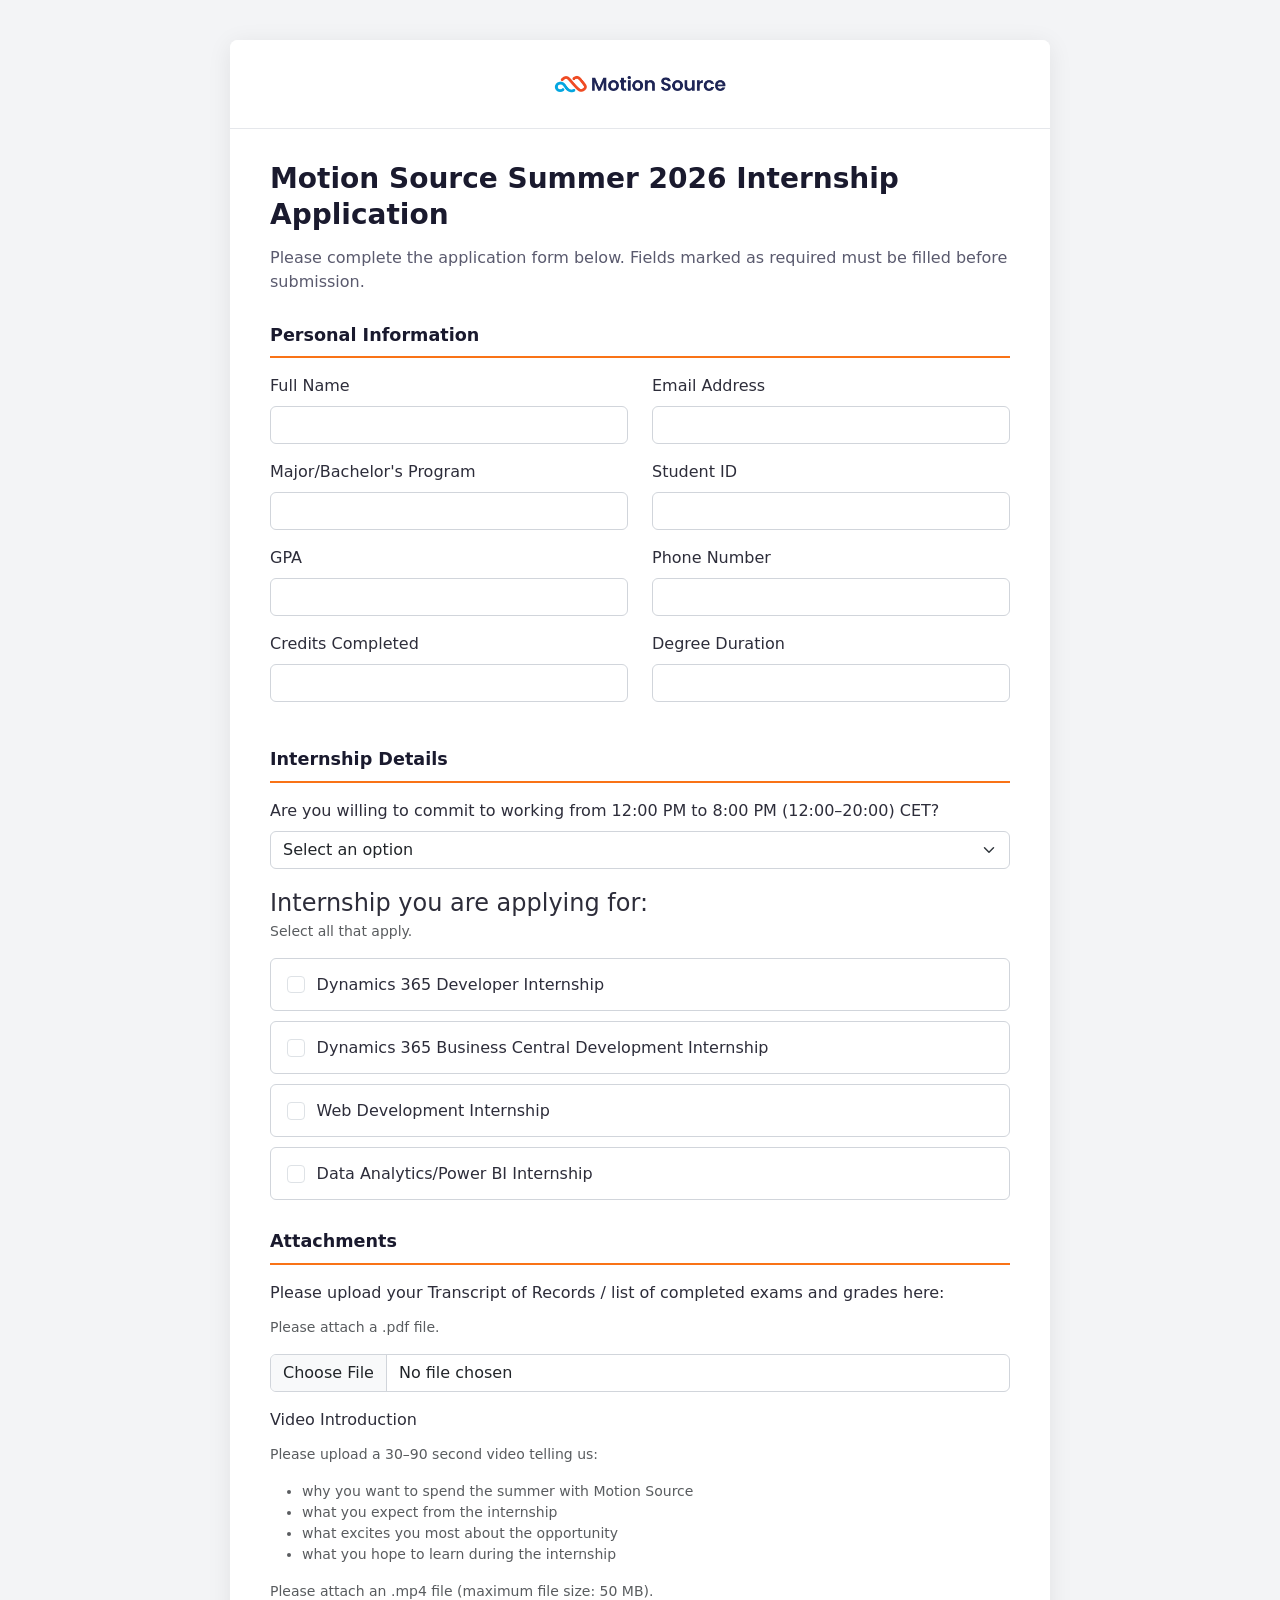
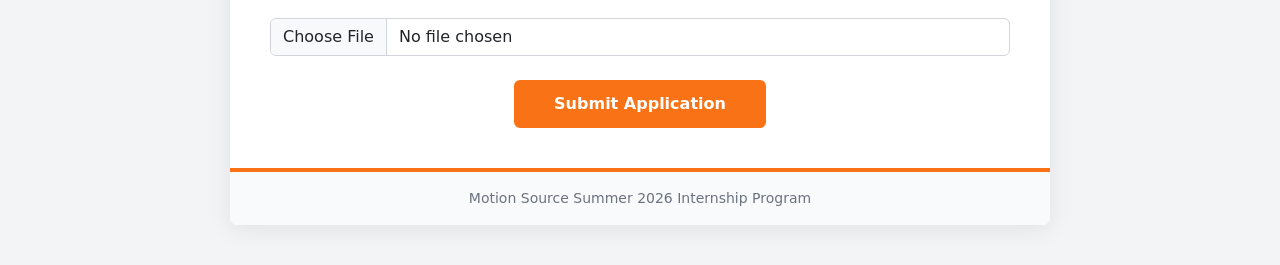
==== index.html @ 761644cb "Improve internship form UX and fix submission payload. Add multi-select internship checkboxes, submi" ====
<!DOCTYPE html>
<html lang="en">
  <head>
    <meta charset="UTF-8" />
    <meta name="viewport" content="width=device-width, initial-scale=1.0" />
    <title>Motion Source Summer 2026 Internship Application</title>
    <link rel="icon" href="https://www.motion-source.com/favicon.ico" />
    <link rel="apple-touch-icon" href="https://www.motion-source.com/favicon.ico" />
    <link rel="stylesheet" href="https://cdn.jsdelivr.net/npm/bootstrap@5.3.3/dist/css/bootstrap.min.css" />
    <link rel="stylesheet" href="internship-application.css" />
    <style>
      body {
        background: #f3f4f6;
        padding: 2rem 1rem;
        font-family: system-ui, -apple-system, "Segoe UI", Roboto, sans-serif;
      }
    </style>
  </head>
  <body>
    <div class="row sectionBlockLayout text-start" style="display: flex; flex-wrap: wrap; margin: 0; min-height: auto; padding: 8px;">
      <div class="container" style="padding: 0; display: flex; flex-wrap: wrap;">
        <div class="col-lg-12 columnBlockLayout" style="flex-grow: 1; display: flex; flex-direction: column; min-width: 250px;">
          <div class="ms-form-wrapper">
            <div class="ms-form-header">
              <img
                src="assets/motion-source-logo.png"
                alt="Motion Source"
                class="ms-form-logo"
              />
            </div>
            <div class="ms-form-body">
              <h1>Motion Source Summer 2026 Internship Application</h1>
              <p id="formIntroText">
                Please complete the application form below. Fields marked as required must be filled before submission.
              </p>
              <form id="internshipApplicationForm">
                <div class="ms-section-title">Personal Information</div>
                <div class="row">
                  <div class="col-md-6 mb-3">
                    <label class="form-label" for="fullName">Full Name</label>
                    <input type="text" id="fullName" name="fullName" required class="form-control" />
                  </div>
                  <div class="col-md-6 mb-3">
                    <label class="form-label" for="email">Email Address</label>
                    <input type="email" id="email" name="email" required class="form-control" />
                  </div>
                </div>
                <div class="row">
                  <div class="col-md-6 mb-3">
                    <label class="form-label" for="faculty">Major/Bachelor's Program</label>
                    <input type="text" id="faculty" name="faculty" required class="form-control" />
                  </div>
                  <div class="col-md-6 mb-3">
                    <label class="form-label" for="studentId">Student ID</label>
                    <input type="text" id="studentId" name="studentId" required class="form-control" />
                  </div>
                </div>
                <div class="row">
                  <div class="col-md-6 mb-3">
                    <label class="form-label" for="gpa">GPA</label>
                    <input type="number" step="0.01" min="0" max="10" id="gpa" name="gpa" required class="form-control" />
                  </div>
                  <div class="col-md-6 mb-3">
                    <label class="form-label" for="phone">Phone Number</label>
                    <input type="tel" id="phone" name="phone" class="form-control" />
                  </div>
                </div>
                <div class="row">
                  <div class="col-md-6 mb-3">
                    <label class="form-label" for="creditsCompleted">Credits Completed</label>
                    <input type="number" step="1" min="0" max="320" id="creditsCompleted" name="creditsCompleted" required class="form-control" />
                  </div>
                  <div class="col-md-6 mb-3">
                    <label class="form-label" for="degreeDuration">Degree Duration</label>
                    <input type="text" id="degreeDuration" name="degreeDuration" class="form-control" />
                  </div>
                </div>

                <div class="ms-section-title">Internship Details</div>
                <div class="mb-3">
                  <label class="form-label" for="willingTwoMonths">
                    Are you willing to commit to working from 12:00 PM to 8:00 PM (12:00–20:00) CET?
                  </label>
                  <select id="willingTwoMonths" name="willingTwoMonths" required class="form-select">
                    <option value="">Select an option</option>
                    <option value="Yes">Yes</option>
                    <option value="No">No</option>
                  </select>
                </div>
                <div class="mb-3">
                  <fieldset class="ms-internship-fieldset" id="internshipAreaGroup">
                    <legend class="form-label">Internship you are applying for:</legend>
                    <p class="form-text text-muted mb-3">Select all that apply.</p>
                    <div class="ms-internship-options" id="internshipAreaOptions">
                      <label class="ms-internship-option">
                        <input type="checkbox" name="internshipArea" value="Dynamics 365 Developer Internship" class="form-check-input" />
                        <span class="ms-internship-option-label">Dynamics 365 Developer Internship</span>
                      </label>
                      <label class="ms-internship-option">
                        <input type="checkbox" name="internshipArea" value="Dynamics 365 Business Central Development Internship" class="form-check-input" />
                        <span class="ms-internship-option-label">Dynamics 365 Business Central Development Internship</span>
                      </label>
                      <label class="ms-internship-option">
                        <input type="checkbox" name="internshipArea" value="Web Development Internship" class="form-check-input" />
                        <span class="ms-internship-option-label">Web Development Internship</span>
                      </label>
                      <label class="ms-internship-option">
                        <input type="checkbox" name="internshipArea" value="Data Analytics/Power BI Internship" class="form-check-input" />
                        <span class="ms-internship-option-label">Data Analytics/Power BI Internship</span>
                      </label>
                    </div>
                    <div id="internshipAreaError" class="ms-internship-error" role="alert" hidden>
                      Please select at least one internship.
                    </div>
                  </fieldset>
                </div>

                <div class="ms-section-title">Attachments</div>
                <div class="mb-3">
                  <label class="form-label" for="transcriptAttachment">
                    Please upload your Transcript of Records / list of completed exams and grades here:
                  </label>
                  <p class="form-text text-muted">Please attach a .pdf file.</p>
                  <input type="file" id="transcriptAttachment" name="transcriptAttachment" accept=".pdf,application/pdf" required class="form-control" />
                </div>
                <div class="mb-3">
                  <label class="form-label" for="internshipVideo">Video Introduction</label>
                  <p class="form-text text-muted">Please upload a 30–90 second video telling us:</p>
                  <ul class="form-text text-muted">
                    <li>why you want to spend the summer with Motion Source</li>
                    <li>what you expect from the internship</li>
                    <li>what excites you most about the opportunity</li>
                    <li>what you hope to learn during the internship</li>
                  </ul>
                  <p class="form-text text-muted">Please attach an .mp4 file (maximum file size: 50 MB).</p>
                  <input
                    type="file"
                    id="internshipVideo"
                    name="internshipVideo"
                    accept=".mp4,video/mp4"
                    required
                    class="form-control"
                  />
                </div>

                <div class="mt-4 text-center">
                  <button type="submit" class="ms-submit-btn" id="submitApplicationBtn">Submit Application</button>
                  <div id="submitSpinner" class="ms-submit-spinner" hidden aria-live="polite" aria-busy="true">
                    <div class="ms-submit-spinner-ring" role="status" aria-hidden="true"></div>
                    <p class="ms-submit-spinner-text">Your application is being submitted. Please wait.</p>
                  </div>
                </div>
              </form>

              <div id="thankYouScreen" style="display: none; text-align: center; padding: 40px;">
                <h2>Thank you for your application!</h2>
                <p>Your internship application has been submitted successfully.</p>
                <p>We will review your information and contact you soon.</p>
              </div>
            </div>
            <div class="ms-orange-strip"></div>
            <div class="ms-form-footer">Motion Source Summer 2026 Internship Program</div>
          </div>
        </div>
      </div>
    </div>

    <script src="internship-application.js"></script>
  </body>
</html>
---- internship-application.css ----
/* Motion Source — Summer 2026 Internship Application */

.ms-form-wrapper {
  max-width: 820px;
  margin: 0 auto;
  background: #fff;
  border-radius: 8px;
  box-shadow: 0 4px 24px rgba(0, 0, 0, 0.08);
  overflow: hidden;
}

.ms-form-header {
  background: #fff;
  padding: 1.25rem 2.5rem;
  border-bottom: 1px solid #e5e7eb;
  display: flex;
  align-items: center;
  justify-content: center;
}

.ms-form-logo {
  height: 48px;
  width: auto;
  max-width: 240px;
  object-fit: contain;
  display: block;
}

.ms-form-body {
  padding: 2rem 2.5rem 2.5rem;
}

.ms-form-body h1 {
  font-size: 1.75rem;
  font-weight: 700;
  color: #1a1a2e;
  margin-bottom: 0.75rem;
  line-height: 1.3;
}

.ms-form-body > p {
  color: #5a5a6e;
  margin-bottom: 1.75rem;
}

.ms-section-title {
  font-size: 1.1rem;
  font-weight: 600;
  color: #1a1a2e;
  margin: 1.75rem 0 1rem;
  padding-bottom: 0.5rem;
  border-bottom: 2px solid #f97316;
}

.ms-section-title:first-of-type {
  margin-top: 0;
}

.ms-form-body .form-label {
  font-weight: 500;
  color: #2d2d3a;
}

.ms-form-body .form-control,
.ms-form-body .form-select {
  border-radius: 6px;
  border-color: #d1d5db;
}

.ms-form-body .form-control:focus,
.ms-form-body .form-select:focus {
  border-color: #f97316;
  box-shadow: 0 0 0 0.2rem rgba(249, 115, 22, 0.2);
}

.ms-submit-btn {
  background: #f97316;
  color: #fff;
  border: none;
  padding: 0.75rem 2.5rem;
  font-size: 1rem;
  font-weight: 600;
  border-radius: 6px;
  cursor: pointer;
  transition: background 0.2s ease, transform 0.1s ease;
}

.ms-submit-btn:hover:not(:disabled) {
  background: #ea580c;
}

.ms-submit-btn:disabled {
  opacity: 0.7;
  cursor: not-allowed;
}

.ms-submit-spinner {
  display: flex;
  flex-direction: column;
  align-items: center;
  gap: 1rem;
  margin-top: 1.5rem;
  padding: 1.25rem 1.5rem;
  border-radius: 8px;
  background: #fff7ed;
  border: 1px solid #fed7aa;
}

.ms-submit-spinner[hidden] {
  display: none;
}

.ms-submit-spinner-ring {
  width: 2.5rem;
  height: 2.5rem;
  border: 3px solid #fed7aa;
  border-top-color: #f97316;
  border-radius: 50%;
  animation: ms-spin 0.75s linear infinite;
}

.ms-submit-spinner-text {
  margin: 0;
  font-size: 0.95rem;
  font-weight: 500;
  color: #2d2d3a;
}

@keyframes ms-spin {
  to {
    transform: rotate(360deg);
  }
}

.ms-orange-strip {
  height: 4px;
  background: #f97316;
}

.ms-form-footer {
  padding: 1rem 2.5rem;
  text-align: center;
  font-size: 0.875rem;
  color: #6b7280;
  background: #f9fafb;
}

.ms-internship-fieldset {
  border: 0;
  margin: 0;
  padding: 0;
  min-width: 0;
}

.ms-internship-fieldset legend {
  float: left;
  width: 100%;
  margin-bottom: 0;
  padding: 0;
}

.ms-internship-options {
  display: flex;
  flex-direction: column;
  gap: 0.625rem;
}

.ms-internship-option {
  display: flex;
  align-items: flex-start;
  gap: 0.75rem;
  margin: 0;
  padding: 0.875rem 1rem;
  border: 1px solid #d1d5db;
  border-radius: 6px;
  background: #fff;
  cursor: pointer;
  transition: border-color 0.15s ease, background 0.15s ease, box-shadow 0.15s ease;
}

.ms-internship-option:hover {
  border-color: #f97316;
  background: #fff7ed;
}

.ms-internship-option:has(.form-check-input:checked) {
  border-color: #f97316;
  background: #fff7ed;
  box-shadow: 0 0 0 0.2rem rgba(249, 115, 22, 0.15);
}

.ms-internship-option .form-check-input {
  flex-shrink: 0;
  margin-top: 0.2rem;
  width: 1.1rem;
  height: 1.1rem;
  cursor: pointer;
}

.ms-internship-option .form-check-input:checked {
  background-color: #f97316;
  border-color: #f97316;
}

.ms-internship-option .form-check-input:focus {
  border-color: #f97316;
  box-shadow: 0 0 0 0.2rem rgba(249, 115, 22, 0.2);
}

.ms-internship-option-label {
  color: #2d2d3a;
  line-height: 1.45;
}

.ms-internship-options.is-invalid .ms-internship-option {
  border-color: #dc3545;
}

.ms-internship-error {
  margin-top: 0.75rem;
  font-size: 0.875rem;
  color: #dc3545;
}

#thankYouScreen h2 {
  color: #1a1a2e;
  margin-bottom: 1rem;
}

#thankYouScreen p {
  color: #5a5a6e;
  margin-bottom: 0.5rem;
}

@media (max-width: 576px) {
  .ms-form-header {
    padding: 1rem 1.25rem;
  }

  .ms-form-logo {
    height: 40px;
    max-width: 200px;
  }

  .ms-form-body {
    padding: 1.25rem 1.25rem 1.75rem;
  }

  .ms-form-body h1 {
    font-size: 1.4rem;
  }
}
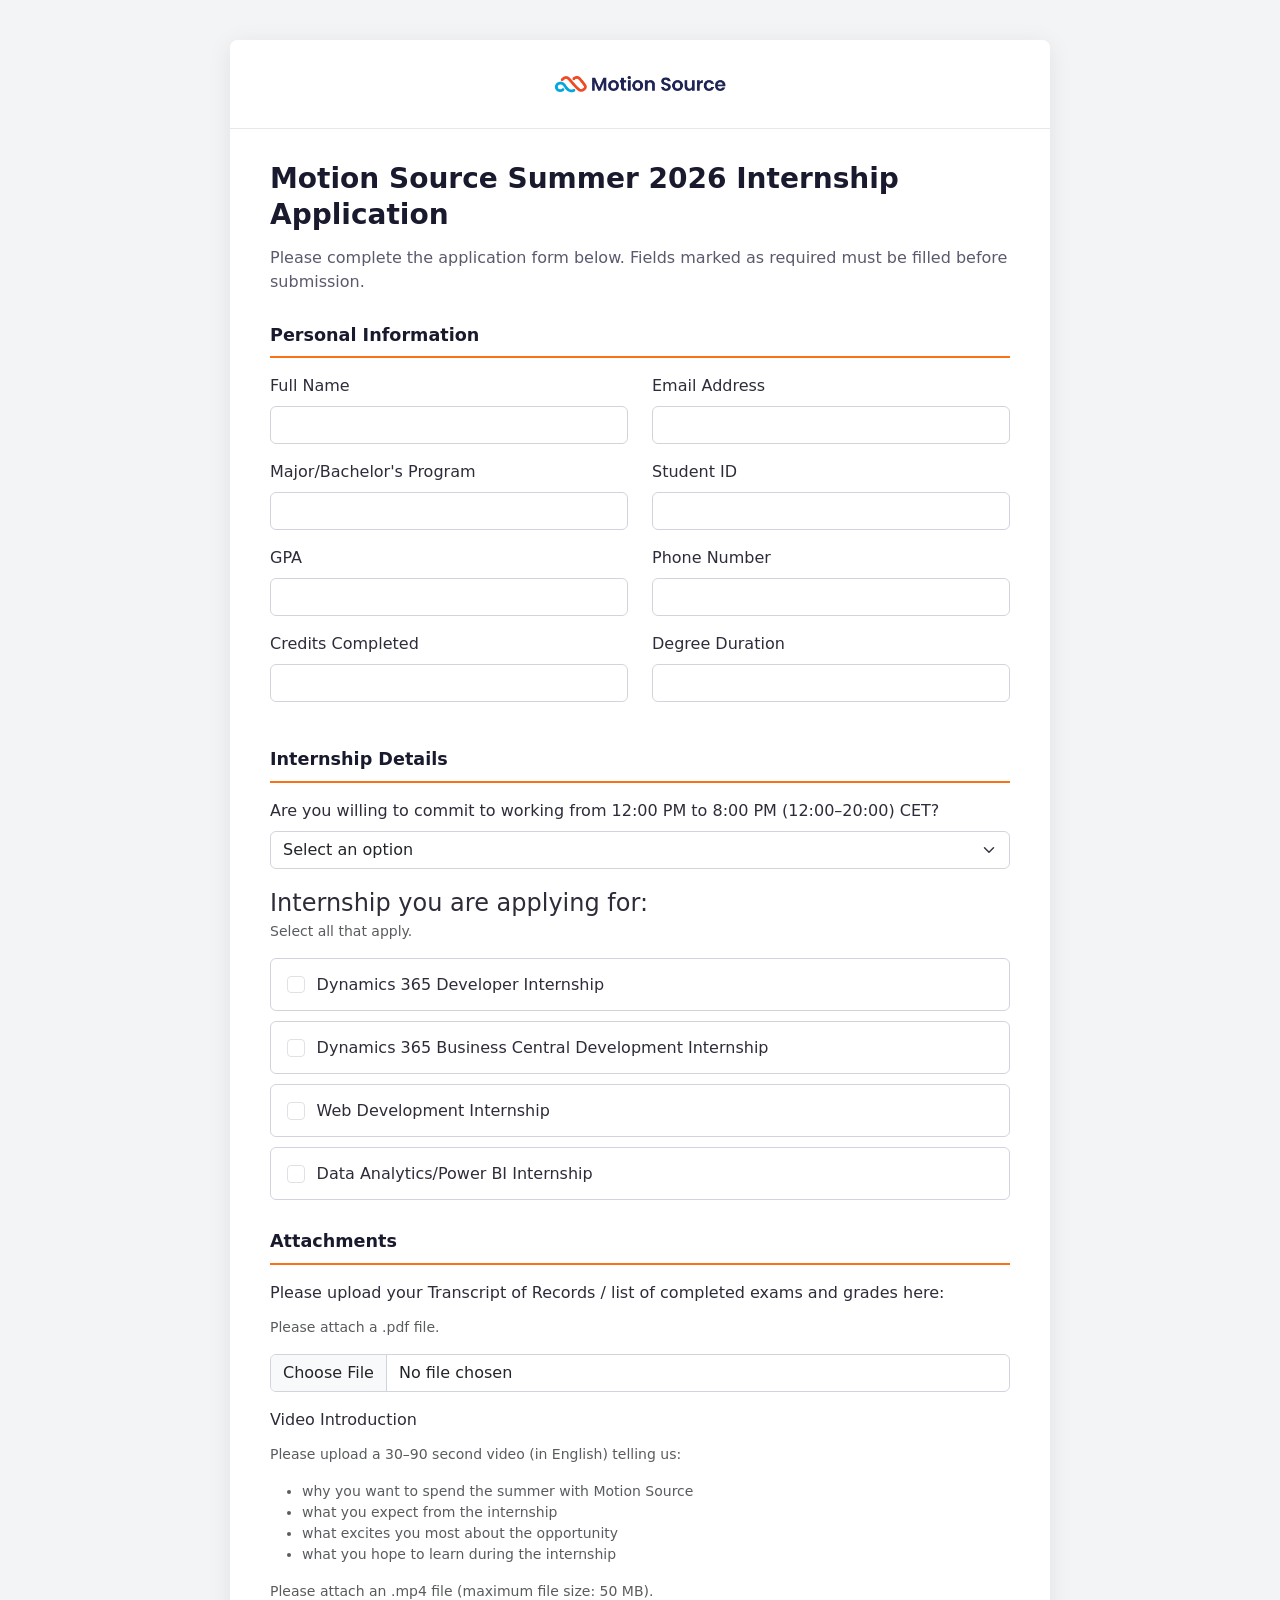
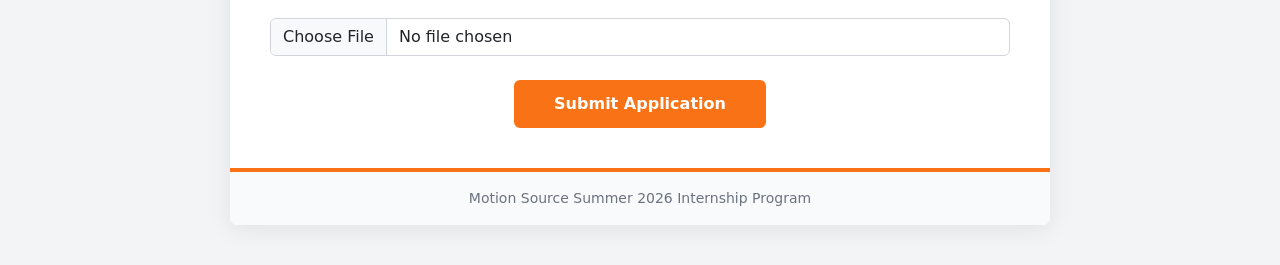
==== commit ba6e96d2: "Clarify that the video introduction must be in English. Co-authored-by: Cursor <cursoragent@cursor.c" ====
--- a/index.html
+++ b/index.html
@@ -125,7 +125,7 @@
                 </div>
                 <div class="mb-3">
                   <label class="form-label" for="internshipVideo">Video Introduction</label>
-                  <p class="form-text text-muted">Please upload a 30–90 second video telling us:</p>
+                  <p class="form-text text-muted">Please upload a 30–90 second video (in English) telling us:</p>
                   <ul class="form-text text-muted">
                     <li>why you want to spend the summer with Motion Source</li>
                     <li>what you expect from the internship</li>
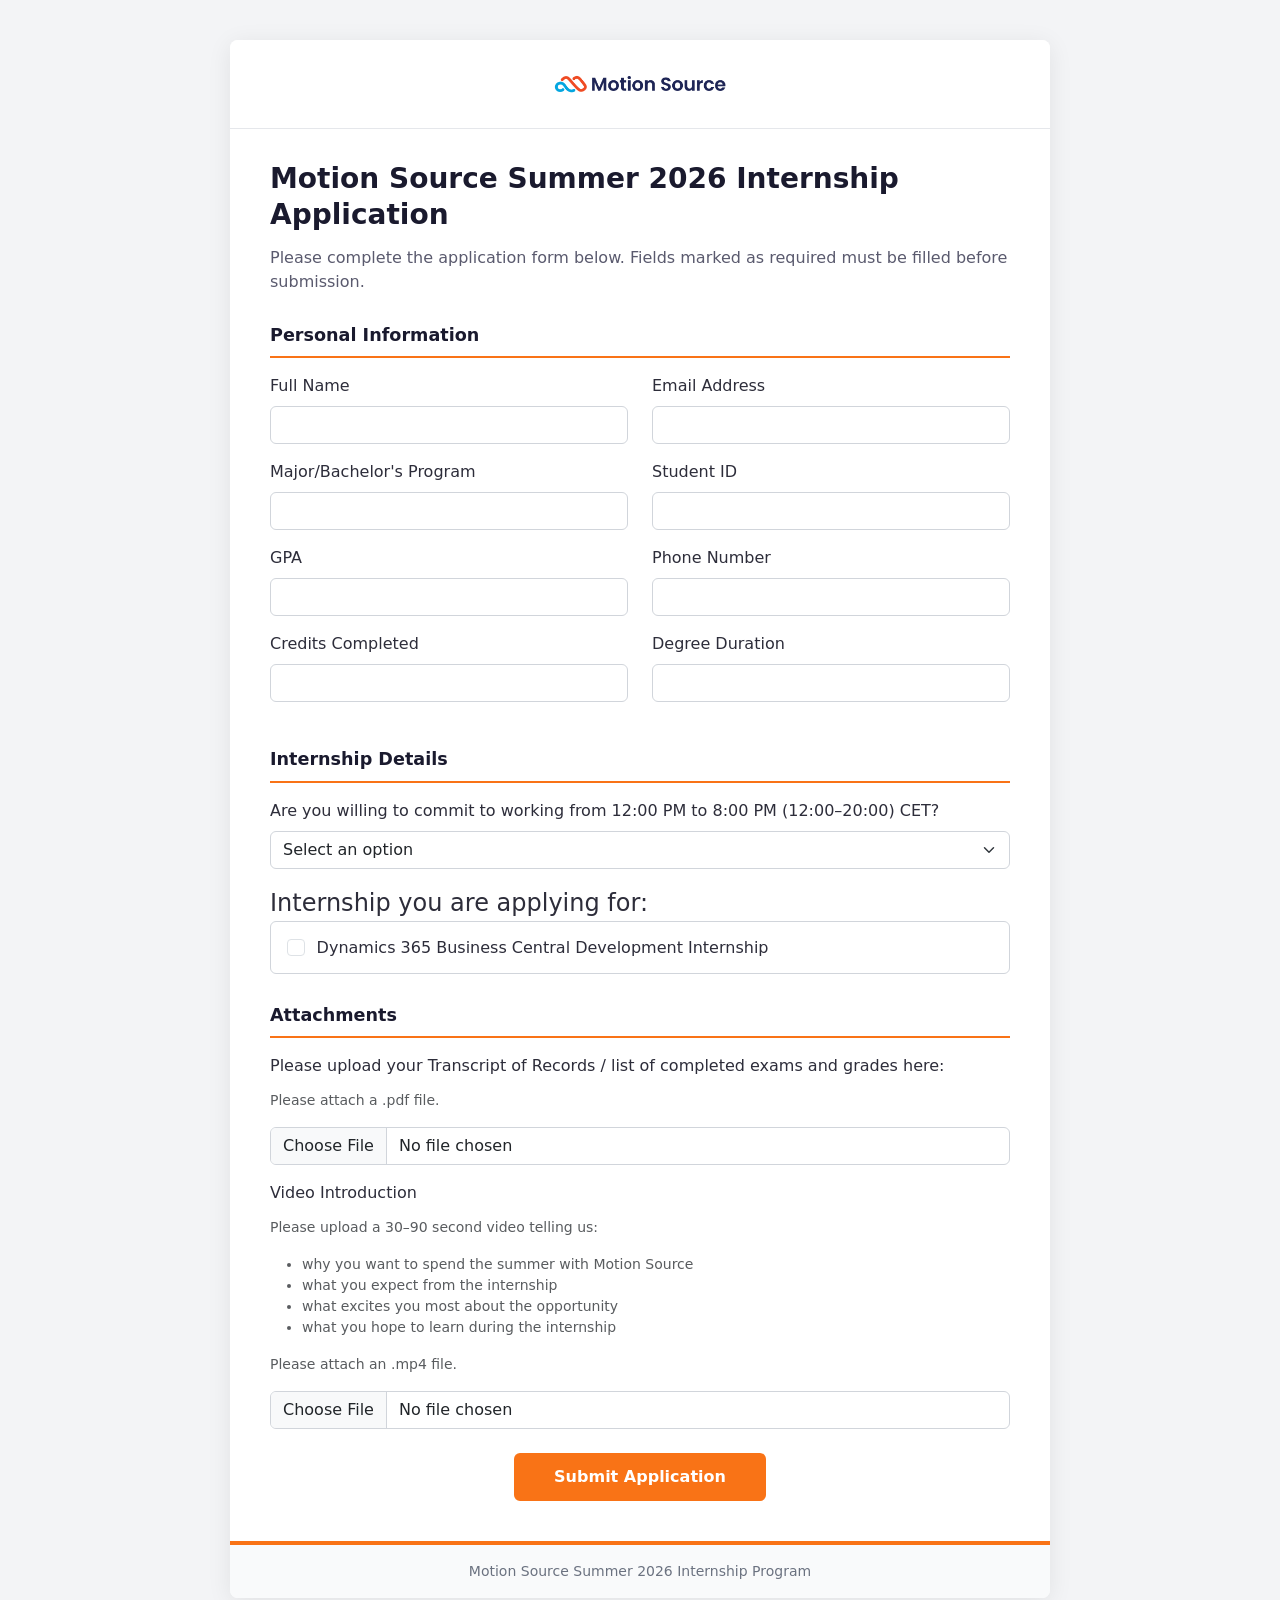
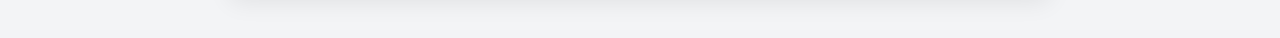
==== commit 1dee41c4: "Limit internship position options to Business Central only. Co-authored-by: Cursor <cursoragent@curs" ====
--- a/index.html
+++ b/index.html
@@ -90,23 +90,10 @@
                 <div class="mb-3">
                   <fieldset class="ms-internship-fieldset" id="internshipAreaGroup">
                     <legend class="form-label">Internship you are applying for:</legend>
-                    <p class="form-text text-muted mb-3">Select all that apply.</p>
                     <div class="ms-internship-options" id="internshipAreaOptions">
-                      <label class="ms-internship-option">
-                        <input type="checkbox" name="internshipArea" value="Dynamics 365 Developer Internship" class="form-check-input" />
-                        <span class="ms-internship-option-label">Dynamics 365 Developer Internship</span>
-                      </label>
                       <label class="ms-internship-option">
                         <input type="checkbox" name="internshipArea" value="Dynamics 365 Business Central Development Internship" class="form-check-input" />
                         <span class="ms-internship-option-label">Dynamics 365 Business Central Development Internship</span>
-                      </label>
-                      <label class="ms-internship-option">
-                        <input type="checkbox" name="internshipArea" value="Web Development Internship" class="form-check-input" />
-                        <span class="ms-internship-option-label">Web Development Internship</span>
-                      </label>
-                      <label class="ms-internship-option">
-                        <input type="checkbox" name="internshipArea" value="Data Analytics/Power BI Internship" class="form-check-input" />
-                        <span class="ms-internship-option-label">Data Analytics/Power BI Internship</span>
                       </label>
                     </div>
                     <div id="internshipAreaError" class="ms-internship-error" role="alert" hidden>
@@ -125,14 +112,14 @@
                 </div>
                 <div class="mb-3">
                   <label class="form-label" for="internshipVideo">Video Introduction</label>
-                  <p class="form-text text-muted">Please upload a 30–90 second video (in English) telling us:</p>
+                  <p class="form-text text-muted">Please upload a 30–90 second video telling us:</p>
                   <ul class="form-text text-muted">
                     <li>why you want to spend the summer with Motion Source</li>
                     <li>what you expect from the internship</li>
                     <li>what excites you most about the opportunity</li>
                     <li>what you hope to learn during the internship</li>
                   </ul>
-                  <p class="form-text text-muted">Please attach an .mp4 file (maximum file size: 50 MB).</p>
+                  <p class="form-text text-muted">Please attach an .mp4 file.</p>
                   <input
                     type="file"
                     id="internshipVideo"
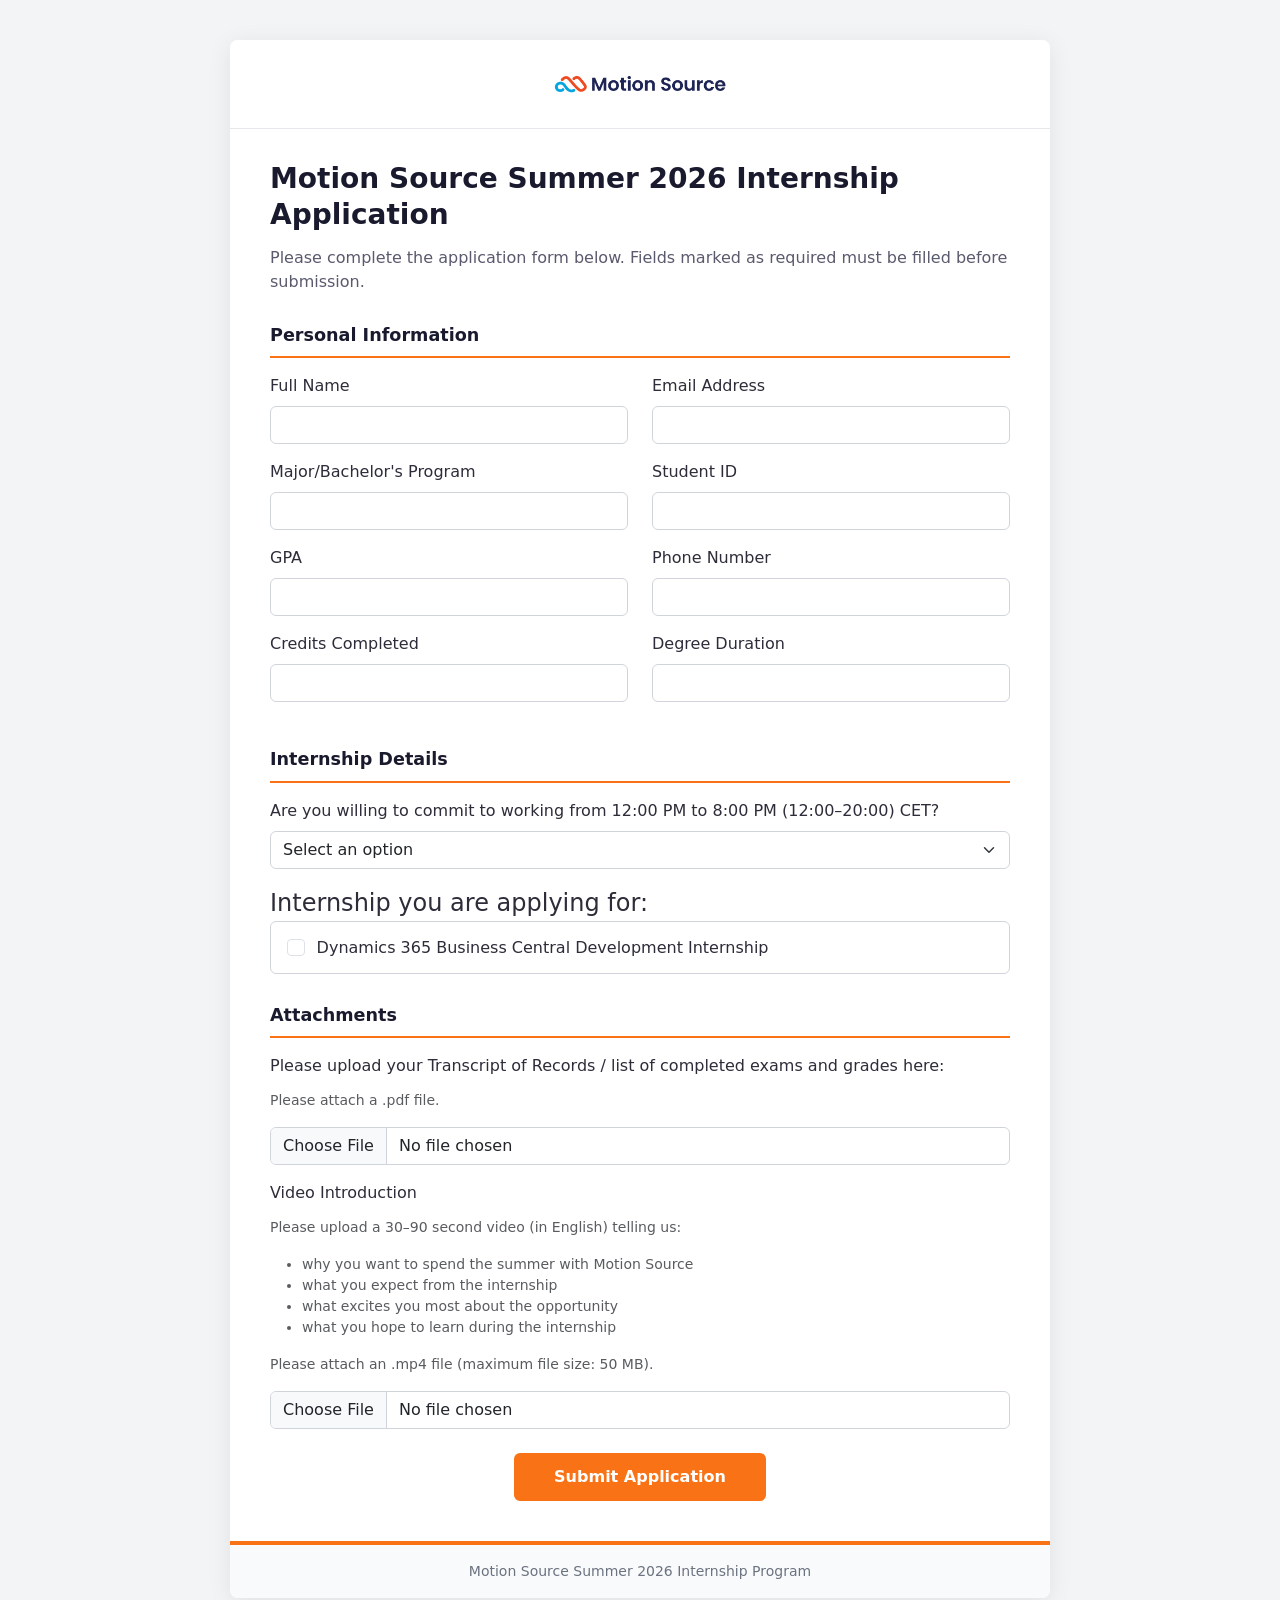
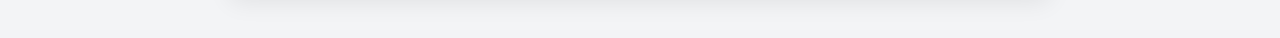
==== commit f7efd1aa: "Merge pull request #1 from msmotionsource/cursor/business-central-only-position Limit internship pos" ====
--- a/index.html
+++ b/index.html
@@ -112,14 +112,14 @@
                 </div>
                 <div class="mb-3">
                   <label class="form-label" for="internshipVideo">Video Introduction</label>
-                  <p class="form-text text-muted">Please upload a 30–90 second video telling us:</p>
+                  <p class="form-text text-muted">Please upload a 30–90 second video (in English) telling us:</p>
                   <ul class="form-text text-muted">
                     <li>why you want to spend the summer with Motion Source</li>
                     <li>what you expect from the internship</li>
                     <li>what excites you most about the opportunity</li>
                     <li>what you hope to learn during the internship</li>
                   </ul>
-                  <p class="form-text text-muted">Please attach an .mp4 file.</p>
+                  <p class="form-text text-muted">Please attach an .mp4 file (maximum file size: 50 MB).</p>
                   <input
                     type="file"
                     id="internshipVideo"
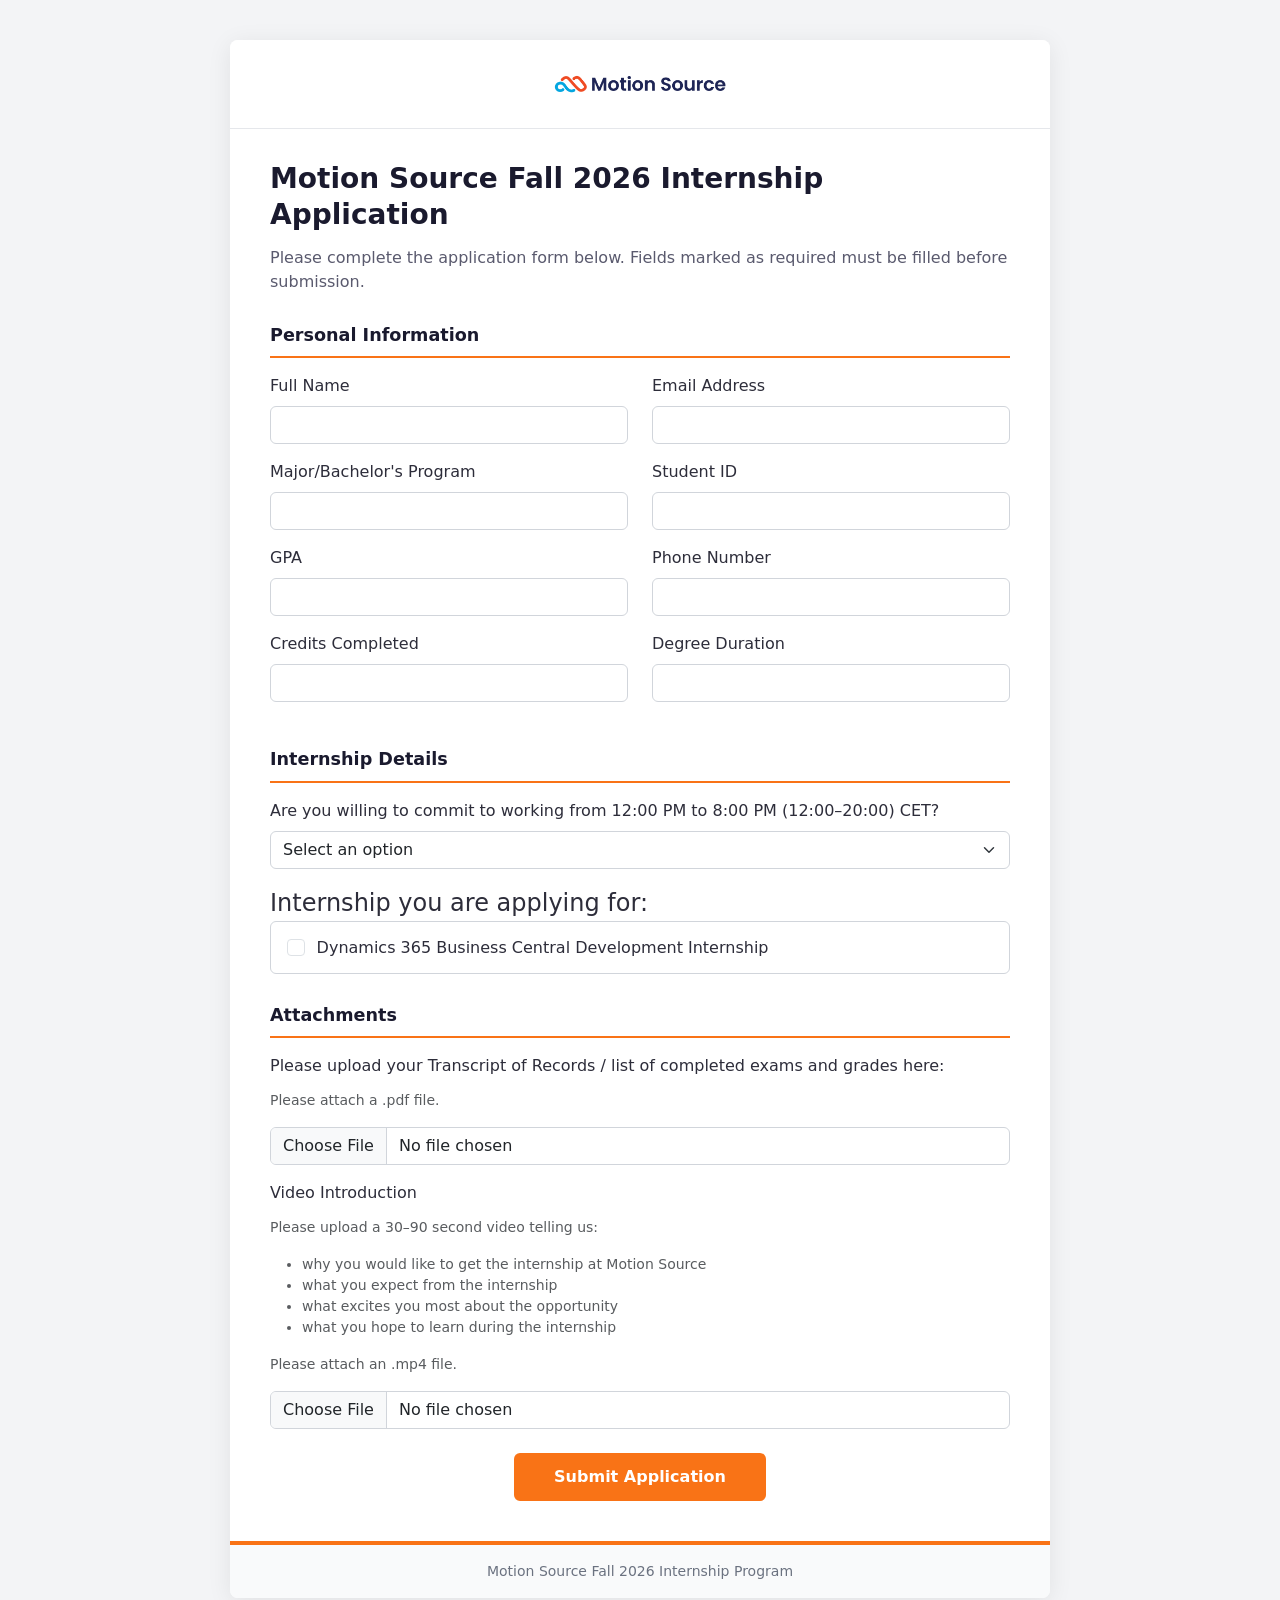
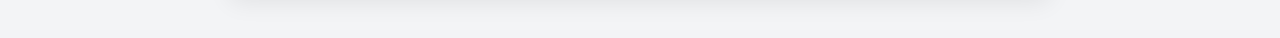
==== commit 947ae450: "Update branding to Fall 2026 and revise video prompt. Co-authored-by: Cursor <cursoragent@cursor.com" ====
--- a/index.html
+++ b/index.html
@@ -3,7 +3,7 @@
   <head>
     <meta charset="UTF-8" />
     <meta name="viewport" content="width=device-width, initial-scale=1.0" />
-    <title>Motion Source Summer 2026 Internship Application</title>
+    <title>Motion Source Fall 2026 Internship Application</title>
     <link rel="icon" href="https://www.motion-source.com/favicon.ico" />
     <link rel="apple-touch-icon" href="https://www.motion-source.com/favicon.ico" />
     <link rel="stylesheet" href="https://cdn.jsdelivr.net/npm/bootstrap@5.3.3/dist/css/bootstrap.min.css" />
@@ -29,7 +29,7 @@
               />
             </div>
             <div class="ms-form-body">
-              <h1>Motion Source Summer 2026 Internship Application</h1>
+              <h1>Motion Source Fall 2026 Internship Application</h1>
               <p id="formIntroText">
                 Please complete the application form below. Fields marked as required must be filled before submission.
               </p>
@@ -112,14 +112,14 @@
                 </div>
                 <div class="mb-3">
                   <label class="form-label" for="internshipVideo">Video Introduction</label>
-                  <p class="form-text text-muted">Please upload a 30–90 second video (in English) telling us:</p>
+                  <p class="form-text text-muted">Please upload a 30–90 second video telling us:</p>
                   <ul class="form-text text-muted">
-                    <li>why you want to spend the summer with Motion Source</li>
+                    <li>why you would like to get the internship at Motion Source</li>
                     <li>what you expect from the internship</li>
                     <li>what excites you most about the opportunity</li>
                     <li>what you hope to learn during the internship</li>
                   </ul>
-                  <p class="form-text text-muted">Please attach an .mp4 file (maximum file size: 50 MB).</p>
+                  <p class="form-text text-muted">Please attach an .mp4 file.</p>
                   <input
                     type="file"
                     id="internshipVideo"
@@ -146,7 +146,7 @@
               </div>
             </div>
             <div class="ms-orange-strip"></div>
-            <div class="ms-form-footer">Motion Source Summer 2026 Internship Program</div>
+            <div class="ms-form-footer">Motion Source Fall 2026 Internship Program</div>
           </div>
         </div>
       </div>
--- a/internship-application.css
+++ b/internship-application.css
@@ -1,4 +1,4 @@
-/* Motion Source — Summer 2026 Internship Application */
+/* Motion Source — Fall 2026 Internship Application */
 
 .ms-form-wrapper {
   max-width: 820px;
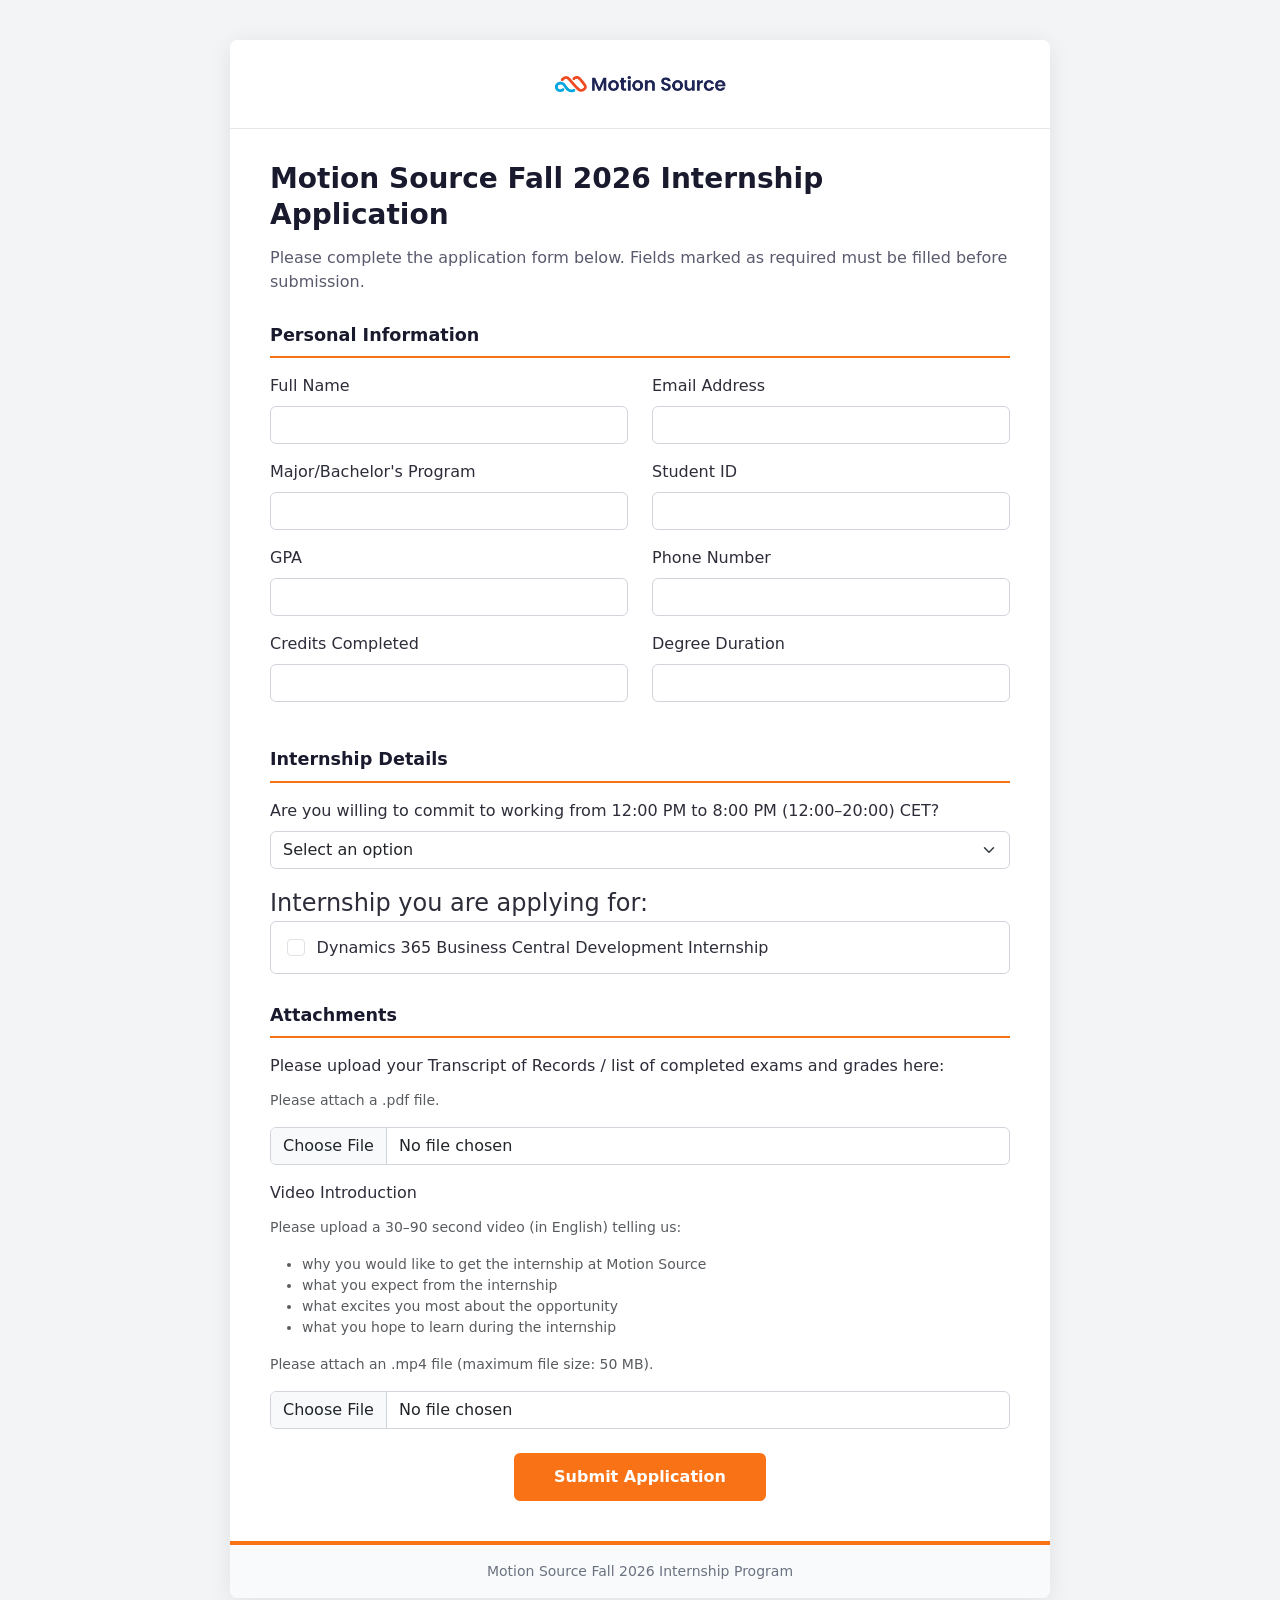
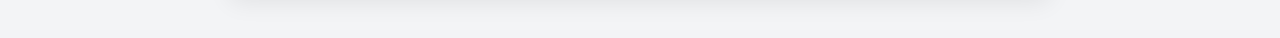
==== commit 8bc7bd91: "Merge pull request #2 from msmotionsource/cursor/business-central-only-position Update branding to F" ====
--- a/index.html
+++ b/index.html
@@ -112,14 +112,14 @@
                 </div>
                 <div class="mb-3">
                   <label class="form-label" for="internshipVideo">Video Introduction</label>
-                  <p class="form-text text-muted">Please upload a 30–90 second video telling us:</p>
+                  <p class="form-text text-muted">Please upload a 30–90 second video (in English) telling us:</p>
                   <ul class="form-text text-muted">
                     <li>why you would like to get the internship at Motion Source</li>
                     <li>what you expect from the internship</li>
                     <li>what excites you most about the opportunity</li>
                     <li>what you hope to learn during the internship</li>
                   </ul>
-                  <p class="form-text text-muted">Please attach an .mp4 file.</p>
+                  <p class="form-text text-muted">Please attach an .mp4 file (maximum file size: 50 MB).</p>
                   <input
                     type="file"
                     id="internshipVideo"
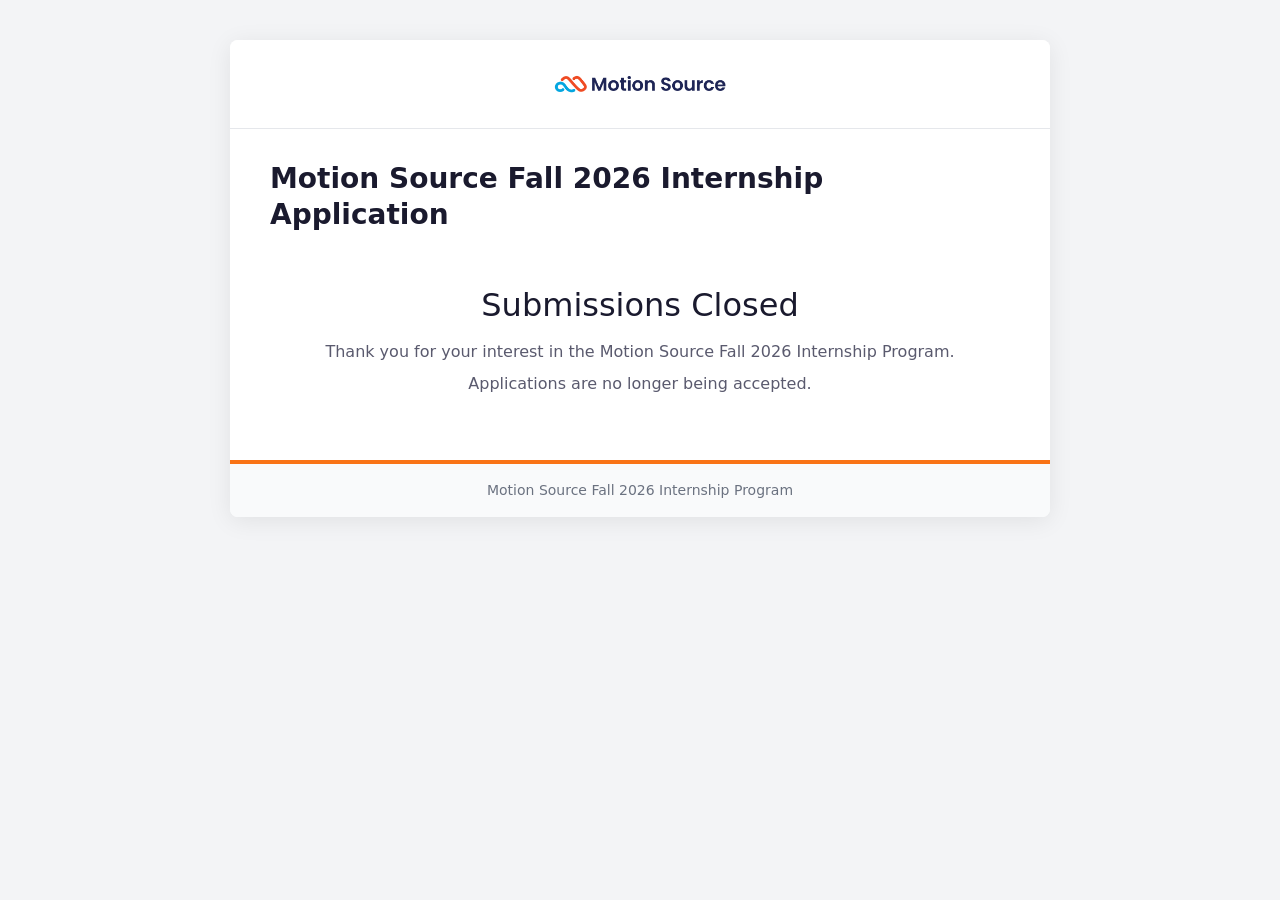
==== commit cdad71fe: "Close internship applications and show submissions closed message. Co-authored-by: Cursor <cursorage" ====
--- a/index.html
+++ b/index.html
@@ -30,119 +30,10 @@
             </div>
             <div class="ms-form-body">
               <h1>Motion Source Fall 2026 Internship Application</h1>
-              <p id="formIntroText">
-                Please complete the application form below. Fields marked as required must be filled before submission.
-              </p>
-              <form id="internshipApplicationForm">
-                <div class="ms-section-title">Personal Information</div>
-                <div class="row">
-                  <div class="col-md-6 mb-3">
-                    <label class="form-label" for="fullName">Full Name</label>
-                    <input type="text" id="fullName" name="fullName" required class="form-control" />
-                  </div>
-                  <div class="col-md-6 mb-3">
-                    <label class="form-label" for="email">Email Address</label>
-                    <input type="email" id="email" name="email" required class="form-control" />
-                  </div>
-                </div>
-                <div class="row">
-                  <div class="col-md-6 mb-3">
-                    <label class="form-label" for="faculty">Major/Bachelor's Program</label>
-                    <input type="text" id="faculty" name="faculty" required class="form-control" />
-                  </div>
-                  <div class="col-md-6 mb-3">
-                    <label class="form-label" for="studentId">Student ID</label>
-                    <input type="text" id="studentId" name="studentId" required class="form-control" />
-                  </div>
-                </div>
-                <div class="row">
-                  <div class="col-md-6 mb-3">
-                    <label class="form-label" for="gpa">GPA</label>
-                    <input type="number" step="0.01" min="0" max="10" id="gpa" name="gpa" required class="form-control" />
-                  </div>
-                  <div class="col-md-6 mb-3">
-                    <label class="form-label" for="phone">Phone Number</label>
-                    <input type="tel" id="phone" name="phone" class="form-control" />
-                  </div>
-                </div>
-                <div class="row">
-                  <div class="col-md-6 mb-3">
-                    <label class="form-label" for="creditsCompleted">Credits Completed</label>
-                    <input type="number" step="1" min="0" max="320" id="creditsCompleted" name="creditsCompleted" required class="form-control" />
-                  </div>
-                  <div class="col-md-6 mb-3">
-                    <label class="form-label" for="degreeDuration">Degree Duration</label>
-                    <input type="text" id="degreeDuration" name="degreeDuration" class="form-control" />
-                  </div>
-                </div>
-
-                <div class="ms-section-title">Internship Details</div>
-                <div class="mb-3">
-                  <label class="form-label" for="willingTwoMonths">
-                    Are you willing to commit to working from 12:00 PM to 8:00 PM (12:00–20:00) CET?
-                  </label>
-                  <select id="willingTwoMonths" name="willingTwoMonths" required class="form-select">
-                    <option value="">Select an option</option>
-                    <option value="Yes">Yes</option>
-                    <option value="No">No</option>
-                  </select>
-                </div>
-                <div class="mb-3">
-                  <fieldset class="ms-internship-fieldset" id="internshipAreaGroup">
-                    <legend class="form-label">Internship you are applying for:</legend>
-                    <div class="ms-internship-options" id="internshipAreaOptions">
-                      <label class="ms-internship-option">
-                        <input type="checkbox" name="internshipArea" value="Dynamics 365 Business Central Development Internship" class="form-check-input" />
-                        <span class="ms-internship-option-label">Dynamics 365 Business Central Development Internship</span>
-                      </label>
-                    </div>
-                    <div id="internshipAreaError" class="ms-internship-error" role="alert" hidden>
-                      Please select at least one internship.
-                    </div>
-                  </fieldset>
-                </div>
-
-                <div class="ms-section-title">Attachments</div>
-                <div class="mb-3">
-                  <label class="form-label" for="transcriptAttachment">
-                    Please upload your Transcript of Records / list of completed exams and grades here:
-                  </label>
-                  <p class="form-text text-muted">Please attach a .pdf file.</p>
-                  <input type="file" id="transcriptAttachment" name="transcriptAttachment" accept=".pdf,application/pdf" required class="form-control" />
-                </div>
-                <div class="mb-3">
-                  <label class="form-label" for="internshipVideo">Video Introduction</label>
-                  <p class="form-text text-muted">Please upload a 30–90 second video (in English) telling us:</p>
-                  <ul class="form-text text-muted">
-                    <li>why you would like to get the internship at Motion Source</li>
-                    <li>what you expect from the internship</li>
-                    <li>what excites you most about the opportunity</li>
-                    <li>what you hope to learn during the internship</li>
-                  </ul>
-                  <p class="form-text text-muted">Please attach an .mp4 file (maximum file size: 50 MB).</p>
-                  <input
-                    type="file"
-                    id="internshipVideo"
-                    name="internshipVideo"
-                    accept=".mp4,video/mp4"
-                    required
-                    class="form-control"
-                  />
-                </div>
-
-                <div class="mt-4 text-center">
-                  <button type="submit" class="ms-submit-btn" id="submitApplicationBtn">Submit Application</button>
-                  <div id="submitSpinner" class="ms-submit-spinner" hidden aria-live="polite" aria-busy="true">
-                    <div class="ms-submit-spinner-ring" role="status" aria-hidden="true"></div>
-                    <p class="ms-submit-spinner-text">Your application is being submitted. Please wait.</p>
-                  </div>
-                </div>
-              </form>
-
-              <div id="thankYouScreen" style="display: none; text-align: center; padding: 40px;">
-                <h2>Thank you for your application!</h2>
-                <p>Your internship application has been submitted successfully.</p>
-                <p>We will review your information and contact you soon.</p>
+              <div id="submissionsClosedScreen" class="ms-closed-screen">
+                <h2>Submissions Closed</h2>
+                <p>Thank you for your interest in the Motion Source Fall 2026 Internship Program.</p>
+                <p>Applications are no longer being accepted.</p>
               </div>
             </div>
             <div class="ms-orange-strip"></div>
@@ -151,7 +42,5 @@
         </div>
       </div>
     </div>
-
-    <script src="internship-application.js"></script>
   </body>
 </html>
--- a/internship-application.css
+++ b/internship-application.css
@@ -222,14 +222,21 @@
   color: #dc3545;
 }
 
-#thankYouScreen h2 {
+#thankYouScreen h2,
+.ms-closed-screen h2 {
   color: #1a1a2e;
   margin-bottom: 1rem;
 }
 
-#thankYouScreen p {
+#thankYouScreen p,
+.ms-closed-screen p {
   color: #5a5a6e;
   margin-bottom: 0.5rem;
+}
+
+.ms-closed-screen {
+  text-align: center;
+  padding: 2.5rem 1rem 1rem;
 }
 
 @media (max-width: 576px) {
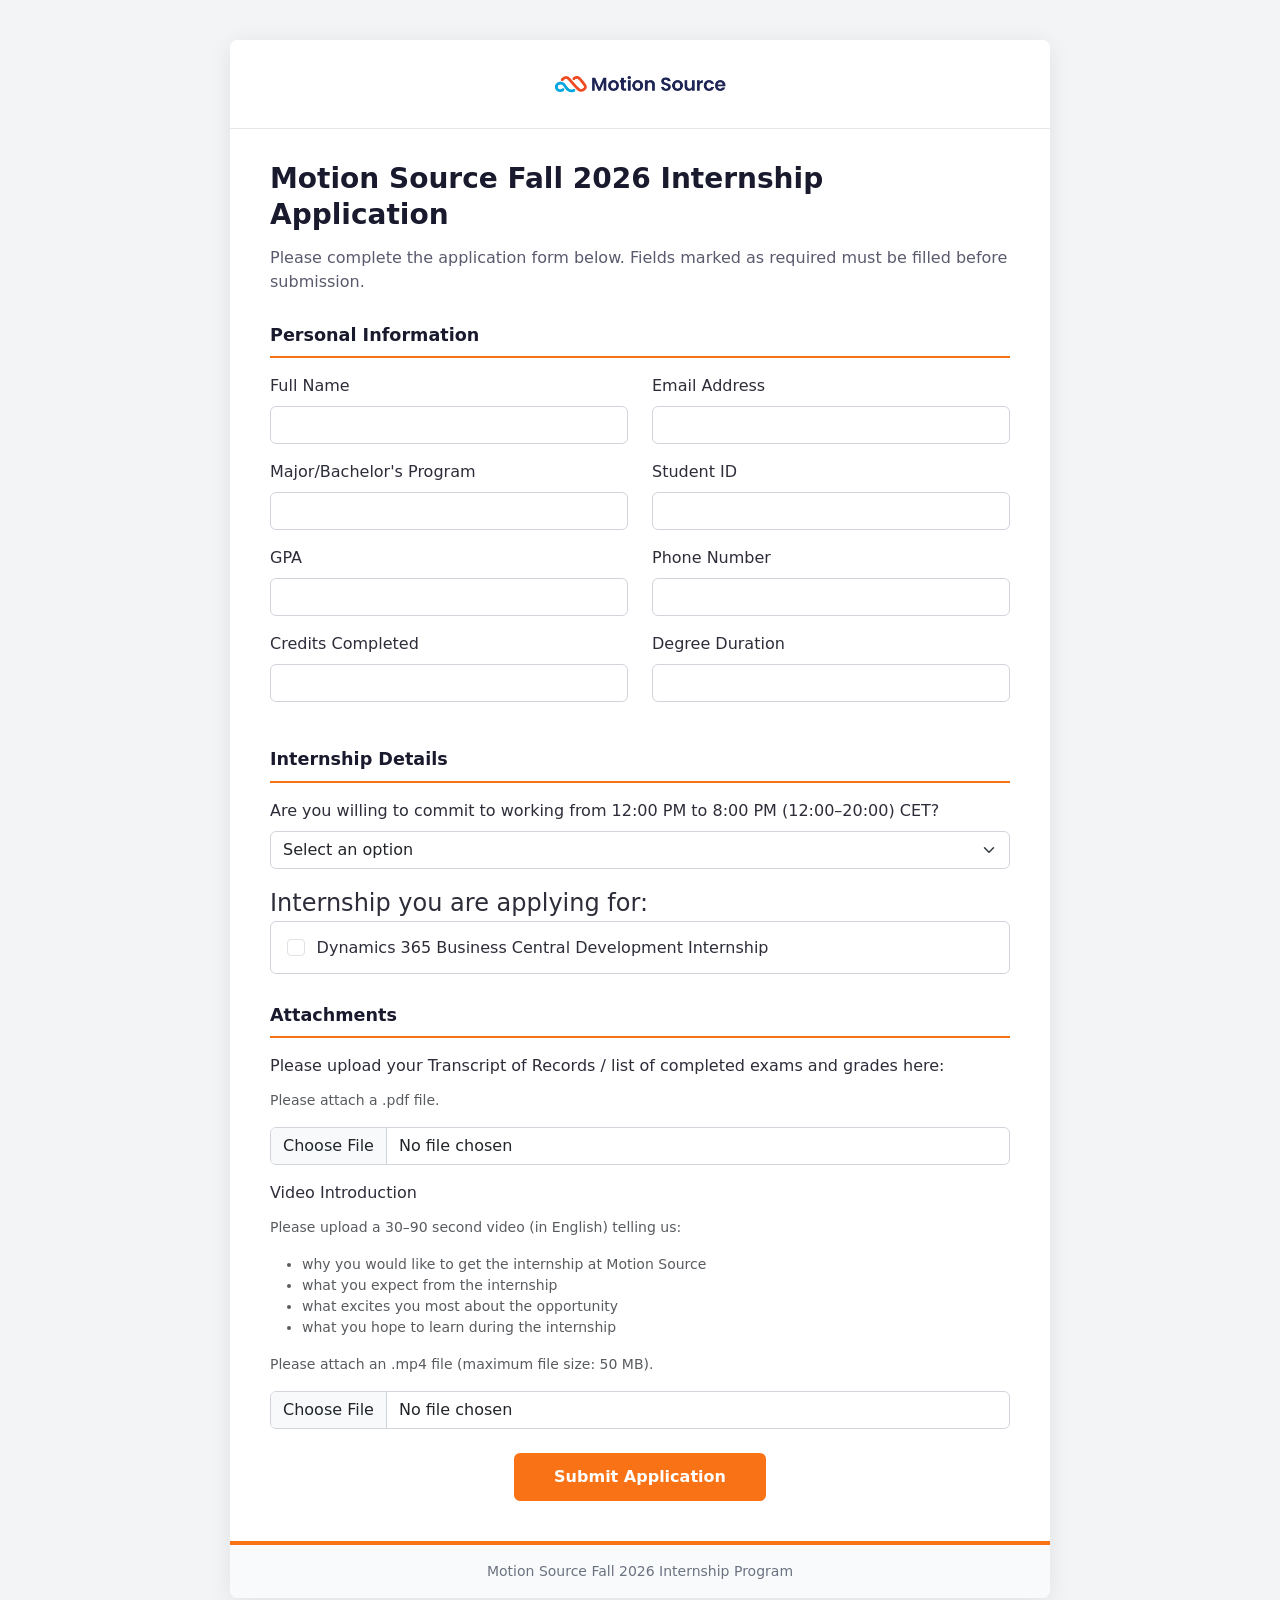
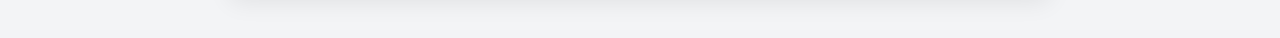
==== commit 2260f703: "Reopen internship application form for submissions. Co-authored-by: Cursor <cursoragent@cursor.com>" ====
--- a/index.html
+++ b/index.html
@@ -30,10 +30,119 @@
             </div>
             <div class="ms-form-body">
               <h1>Motion Source Fall 2026 Internship Application</h1>
-              <div id="submissionsClosedScreen" class="ms-closed-screen">
-                <h2>Submissions Closed</h2>
-                <p>Thank you for your interest in the Motion Source Fall 2026 Internship Program.</p>
-                <p>Applications are no longer being accepted.</p>
+              <p id="formIntroText">
+                Please complete the application form below. Fields marked as required must be filled before submission.
+              </p>
+              <form id="internshipApplicationForm">
+                <div class="ms-section-title">Personal Information</div>
+                <div class="row">
+                  <div class="col-md-6 mb-3">
+                    <label class="form-label" for="fullName">Full Name</label>
+                    <input type="text" id="fullName" name="fullName" required class="form-control" />
+                  </div>
+                  <div class="col-md-6 mb-3">
+                    <label class="form-label" for="email">Email Address</label>
+                    <input type="email" id="email" name="email" required class="form-control" />
+                  </div>
+                </div>
+                <div class="row">
+                  <div class="col-md-6 mb-3">
+                    <label class="form-label" for="faculty">Major/Bachelor's Program</label>
+                    <input type="text" id="faculty" name="faculty" required class="form-control" />
+                  </div>
+                  <div class="col-md-6 mb-3">
+                    <label class="form-label" for="studentId">Student ID</label>
+                    <input type="text" id="studentId" name="studentId" required class="form-control" />
+                  </div>
+                </div>
+                <div class="row">
+                  <div class="col-md-6 mb-3">
+                    <label class="form-label" for="gpa">GPA</label>
+                    <input type="number" step="0.01" min="0" max="10" id="gpa" name="gpa" required class="form-control" />
+                  </div>
+                  <div class="col-md-6 mb-3">
+                    <label class="form-label" for="phone">Phone Number</label>
+                    <input type="tel" id="phone" name="phone" class="form-control" />
+                  </div>
+                </div>
+                <div class="row">
+                  <div class="col-md-6 mb-3">
+                    <label class="form-label" for="creditsCompleted">Credits Completed</label>
+                    <input type="number" step="1" min="0" max="320" id="creditsCompleted" name="creditsCompleted" required class="form-control" />
+                  </div>
+                  <div class="col-md-6 mb-3">
+                    <label class="form-label" for="degreeDuration">Degree Duration</label>
+                    <input type="text" id="degreeDuration" name="degreeDuration" class="form-control" />
+                  </div>
+                </div>
+
+                <div class="ms-section-title">Internship Details</div>
+                <div class="mb-3">
+                  <label class="form-label" for="willingTwoMonths">
+                    Are you willing to commit to working from 12:00 PM to 8:00 PM (12:00–20:00) CET?
+                  </label>
+                  <select id="willingTwoMonths" name="willingTwoMonths" required class="form-select">
+                    <option value="">Select an option</option>
+                    <option value="Yes">Yes</option>
+                    <option value="No">No</option>
+                  </select>
+                </div>
+                <div class="mb-3">
+                  <fieldset class="ms-internship-fieldset" id="internshipAreaGroup">
+                    <legend class="form-label">Internship you are applying for:</legend>
+                    <div class="ms-internship-options" id="internshipAreaOptions">
+                      <label class="ms-internship-option">
+                        <input type="checkbox" name="internshipArea" value="Dynamics 365 Business Central Development Internship" class="form-check-input" />
+                        <span class="ms-internship-option-label">Dynamics 365 Business Central Development Internship</span>
+                      </label>
+                    </div>
+                    <div id="internshipAreaError" class="ms-internship-error" role="alert" hidden>
+                      Please select at least one internship.
+                    </div>
+                  </fieldset>
+                </div>
+
+                <div class="ms-section-title">Attachments</div>
+                <div class="mb-3">
+                  <label class="form-label" for="transcriptAttachment">
+                    Please upload your Transcript of Records / list of completed exams and grades here:
+                  </label>
+                  <p class="form-text text-muted">Please attach a .pdf file.</p>
+                  <input type="file" id="transcriptAttachment" name="transcriptAttachment" accept=".pdf,application/pdf" required class="form-control" />
+                </div>
+                <div class="mb-3">
+                  <label class="form-label" for="internshipVideo">Video Introduction</label>
+                  <p class="form-text text-muted">Please upload a 30–90 second video (in English) telling us:</p>
+                  <ul class="form-text text-muted">
+                    <li>why you would like to get the internship at Motion Source</li>
+                    <li>what you expect from the internship</li>
+                    <li>what excites you most about the opportunity</li>
+                    <li>what you hope to learn during the internship</li>
+                  </ul>
+                  <p class="form-text text-muted">Please attach an .mp4 file (maximum file size: 50 MB).</p>
+                  <input
+                    type="file"
+                    id="internshipVideo"
+                    name="internshipVideo"
+                    accept=".mp4,video/mp4"
+                    required
+                    class="form-control"
+                  />
+                </div>
+
+                <div class="mt-4 text-center">
+                  <button type="submit" class="ms-submit-btn" id="submitApplicationBtn">Submit Application</button>
+                  <div id="submitSpinner" class="ms-submit-spinner" hidden aria-live="polite" aria-busy="true">
+                    <div class="ms-submit-spinner-ring" role="status" aria-hidden="true"></div>
+                    <p class="ms-submit-spinner-text">Your application is being submitted. Please wait.</p>
+                  </div>
+                </div>
+              </form>
+
+              <div id="thankYouScreen" style="display: none; text-align: center; padding: 40px;">
+                <h2>Thank you for your application!</h2>
+                <p>Your internship application has been submitted successfully.</p>
+                <p>We will review your information and contact you soon.</p>
               </div>
             </div>
             <div class="ms-orange-strip"></div>
@@ -42,5 +151,7 @@
         </div>
       </div>
     </div>
+
+    <script src="internship-application.js"></script>
   </body>
 </html>
--- a/internship-application.css
+++ b/internship-application.css
@@ -222,21 +222,14 @@
   color: #dc3545;
 }
 
-#thankYouScreen h2,
-.ms-closed-screen h2 {
+#thankYouScreen h2 {
   color: #1a1a2e;
   margin-bottom: 1rem;
 }
 
-#thankYouScreen p,
-.ms-closed-screen p {
+#thankYouScreen p {
   color: #5a5a6e;
   margin-bottom: 0.5rem;
-}
-
-.ms-closed-screen {
-  text-align: center;
-  padding: 2.5rem 1rem 1rem;
 }
 
 @media (max-width: 576px) {
